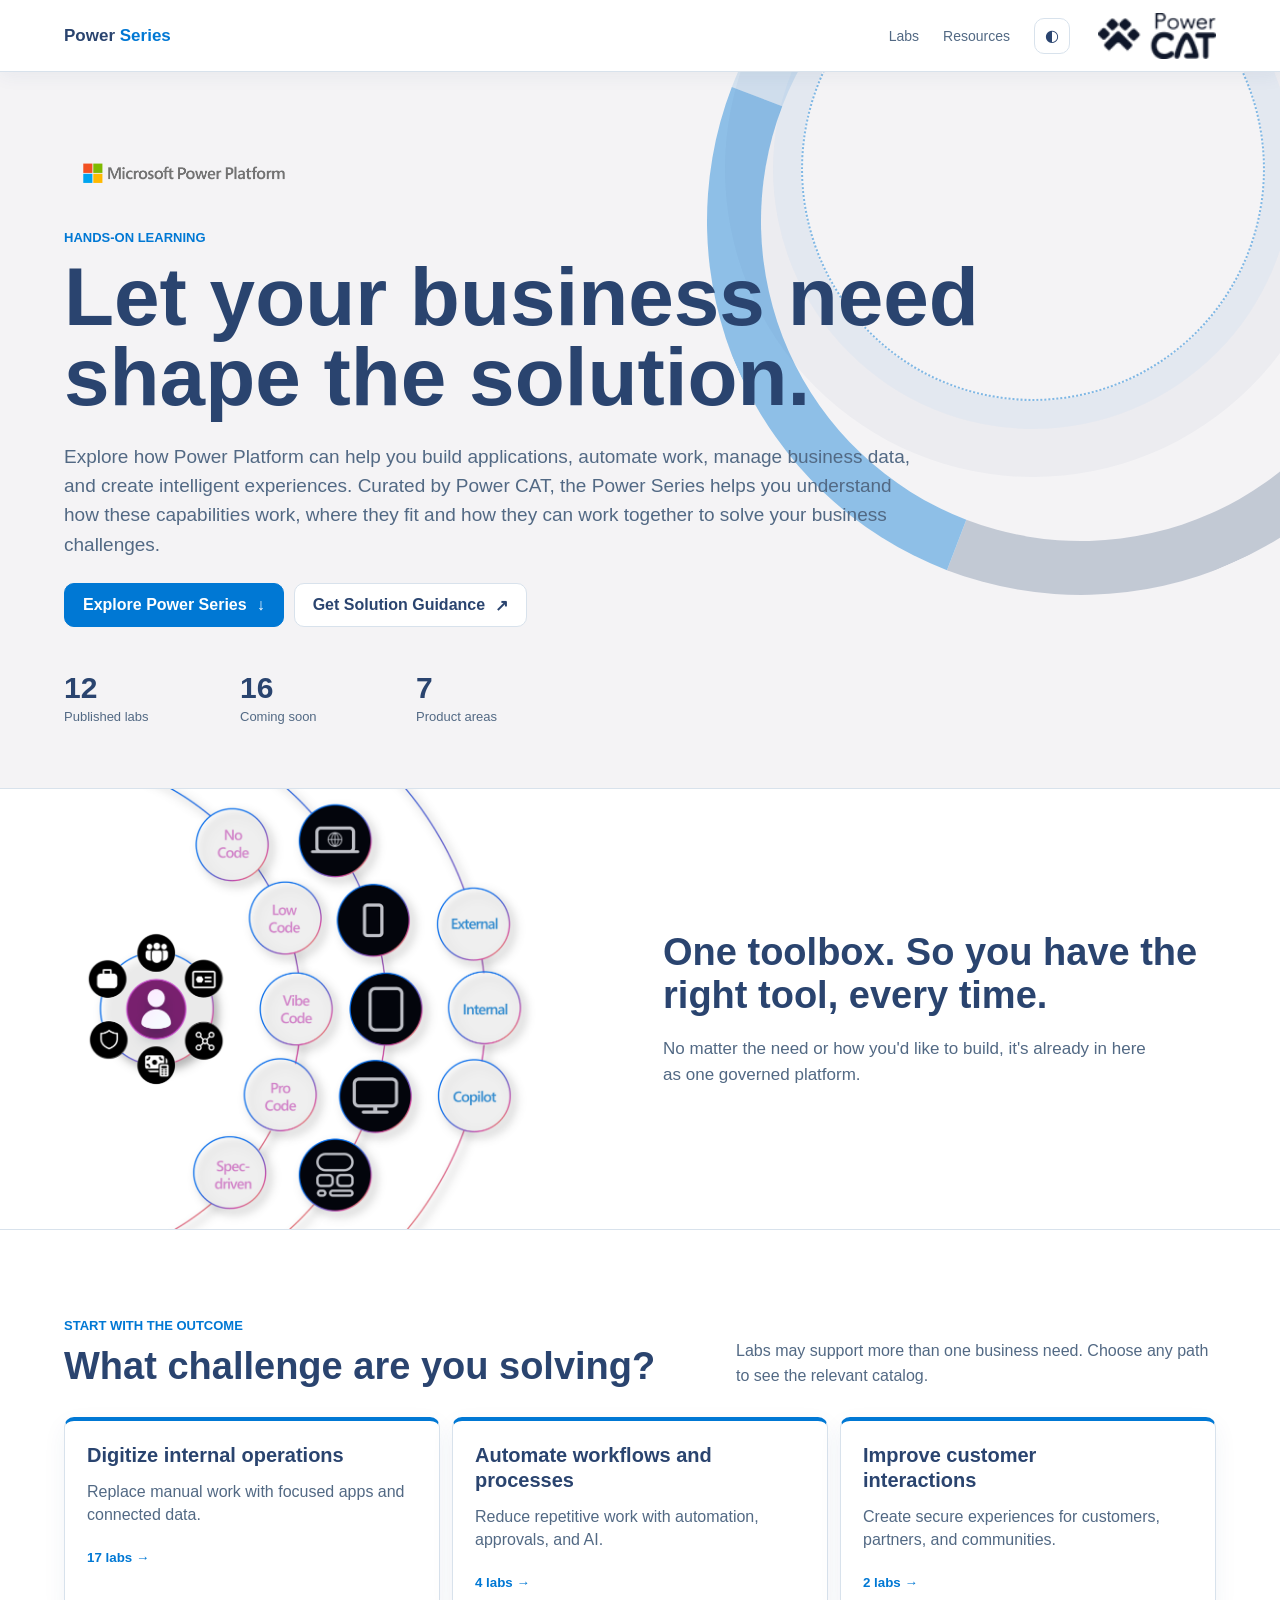
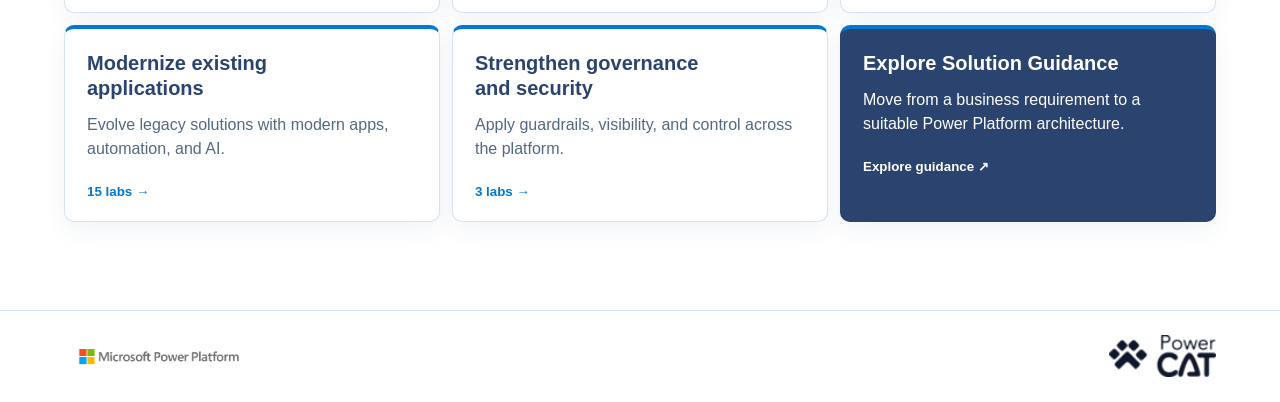
==== index.html @ 57f26e16 "Publish Power Series Labs site" ====
<!doctype html>
<html lang="en">
<head>
  <meta charset="UTF-8">
  <meta name="viewport" content="width=device-width, initial-scale=1.0">
  <meta name="description" content="Business-first Power Platform labs from Power Series.">
  <meta name="robots" content="noindex, nofollow, noarchive">
  <title>Power Series Labs</title>
  <script>
    (() => {
      const param = new URLSearchParams(window.location.search).get("scoutTheme");
      const theme = param || (window.matchMedia("(prefers-color-scheme: dark)").matches ? "dark" : "light");
      document.documentElement.setAttribute("data-theme", theme);
    })();
  </script>
  <link rel="stylesheet" href="styles.css?v=9">
</head>
<body>
  <header class="site-header">
    <a class="brand" href="index.html" aria-label="Power Series home">
      <span class="brand-name">Power <strong>Series</strong></span>
    </a>
    <nav aria-label="Primary navigation">
      <a href="labs.html">Labs</a>
      <a href="https://microsoft.github.io/power-platform-resources/" target="_blank" rel="noopener">Resources</a>
      <button class="theme-button" id="theme-button" type="button" aria-label="Toggle color theme" title="Toggle color theme">◐</button>
    </nav>
    <div class="power-cat-lockup">
      <picture>
        <img class="logo-on-light" src="assets/power-cat-dark.png" alt="Power CAT">
        <img class="logo-on-dark" src="assets/power-cat-light.png" alt="">
      </picture>
    </div>
  </header>

  <main id="top">
    <section class="hero" aria-labelledby="hero-title">
      <picture class="platform-logo">
        <img class="logo-on-light" src="assets/power-platform-dark.png" alt="Microsoft Power Platform">
        <img class="logo-on-dark" src="assets/power-platform-light.png" alt="">
      </picture>
      <p class="eyebrow">Hands-on learning</p>
      <h1 id="hero-title">Let your business need shape the solution.</h1>
      <p class="hero-copy">Explore how Power Platform can help you build applications, automate work, manage business data, and create intelligent experiences. Curated by Power CAT, the Power Series helps you understand how these capabilities work, where they fit and how they can work together to solve your business challenges.</p>
      <div class="hero-actions">
        <a class="primary-action" href="#start-with-outcome">Explore Power Series <span aria-hidden="true">↓</span></a>
        <a class="secondary-action" href="https://jubilant-adventure-pz9w5gq.pages.github.io/#explore-guided-learning-journeys" target="_blank" rel="noopener">Get Solution Guidance <span aria-hidden="true">↗</span></a>
      </div>
      <dl class="stats" aria-label="Catalog summary">
        <div><dt id="published-count">—</dt><dd>Published labs</dd></div>
        <div><dt id="coming-count">—</dt><dd>Coming soon</dd></div>
        <div><dt id="product-count">—</dt><dd>Product areas</dd></div>
      </dl>
    </section>

    <section class="toolbox-story" aria-labelledby="toolbox-story-title">
      <img class="toolbox-visual" src="assets/Leon_imagery_White.png" alt="Building approaches from no code through spec-driven development, connected to internal, external, and Copilot experiences.">
      <div class="toolbox-story-inner">
        <div class="toolbox-story-copy">
          <h2 id="toolbox-story-title">One toolbox. So you have the right tool, every time.</h2>
          <p>No matter the need or how you'd like to build, it's already in here as one governed platform.</p>
        </div>
      </div>
    </section>

    <section class="needs-section" id="needs" aria-labelledby="needs-title">
      <div class="section-heading" id="start-with-outcome">
        <div><p class="eyebrow">Start with the outcome</p><h2 id="needs-title">What challenge are you solving?</h2></div>
        <p>Labs may support more than one business need. Choose any path to see the relevant catalog.</p>
      </div>
      <div class="needs-grid" id="needs-grid"></div>
    </section>

  </main>

  <footer>
    <picture class="footer-platform-logo">
      <img class="logo-on-light" src="assets/power-platform-dark.png" alt="Microsoft Power Platform">
      <img class="logo-on-dark" src="assets/power-platform-light.png" alt="">
    </picture>
    <picture class="footer-power-cat-logo">
      <img class="logo-on-light" src="assets/power-cat-dark.png" alt="Power CAT">
      <img class="logo-on-dark" src="assets/power-cat-light.png" alt="">
    </picture>
  </footer>
  <script src="app.js?v=4" defer></script>
</body>
</html>
---- styles.css ----
:root {
  color-scheme: light;
  --cp-bg: #ffffff;
  --cp-bg-elevated: #f4f3f5;
  --cp-surface: #ffffff;
  --cp-surface-soft: #edf6fc;
  --cp-border: #d8e2ec;
  --cp-border-strong: #8295ad;
  --cp-text: #2a446f;
  --cp-text-muted: #526984;
  --cp-text-soft: #647995;
  --cp-accent: #0078d4;
  --cp-accent-hover: #006cbe;
  --cp-accent-soft: rgba(0, 120, 212, 0.09);
  --cp-dark-blue: #2a446f;
  --cp-dark-blue-soft: rgba(42, 68, 111, 0.09);
  --cp-accent-fg: #ffffff;
  --cp-success: #16a34a;
  --cp-danger: #dc2626;
  --cp-warning: #f59e0b;
  --cp-link: #0078d4;
  --cp-shadow: 0 16px 42px rgba(42, 68, 111, 0.12);
  --cp-overlay: rgba(255, 255, 255, 0.8);
  --cp-panel: rgba(255, 255, 255, 0.86);
  --cp-panel-strong: rgba(255, 255, 255, 0.96);
  --cp-sheen: rgba(255, 255, 255, 0.55);
  --cp-highlight: rgba(0, 120, 212, 0.1);
}
html[data-theme="dark"] {
  color-scheme: dark;
  --cp-bg: #0c1430;
  --cp-bg-elevated: #111b3d;
  --cp-surface: #162245;
  --cp-surface-soft: #1e2c54;
  --cp-border: #2f4069;
  --cp-border-strong: #6175a5;
  --cp-text: #f5f7ff;
  --cp-text-muted: #aebbd7;
  --cp-text-soft: #c9d2e7;
  --cp-accent: #55b7ff;
  --cp-accent-hover: #7ac6ff;
  --cp-accent-soft: rgba(85, 183, 255, 0.14);
  --cp-dark-blue: #d7e6ff;
  --cp-dark-blue-soft: rgba(215, 230, 255, 0.12);
  --cp-accent-fg: #08112b;
  --cp-success: #4ade80;
  --cp-danger: #f87171;
  --cp-warning: #fbbf24;
  --cp-link: #7ac6ff;
  --cp-shadow: 0 18px 48px rgba(0, 0, 0, 0.32);
  --cp-overlay: rgba(12, 20, 48, 0.88);
  --cp-panel: rgba(12, 20, 48, 0.78);
  --cp-panel-strong: rgba(12, 20, 48, 0.96);
  --cp-sheen: rgba(255, 255, 255, 0.04);
  --cp-highlight: rgba(85, 183, 255, 0.12);
}
* { box-sizing: border-box; }
html { scroll-behavior: smooth; }
body { margin: 0; background: var(--cp-bg); color: var(--cp-text); font-family: "Segoe UI", Aptos, Calibri, -apple-system, BlinkMacSystemFont, sans-serif; }
a { color: inherit; }
button, input, select { font: inherit; }
button, select { cursor: pointer; }
.site-header { position: sticky; top: 0; z-index: 10; min-height: 72px; display: grid; grid-template-columns: auto 1fr auto; align-items: center; gap: 28px; padding: 0 5vw; background: var(--cp-panel-strong); border-bottom: 1px solid var(--cp-border); box-shadow: 0 4px 18px rgba(42, 68, 111, 0.06); }
.brand { display: inline-flex; align-items: center; gap: 12px; width: fit-content; text-decoration: none; }
.brand-name { color: var(--cp-text); font-size: 17px; font-weight: 600; }
.brand-name strong { color: var(--cp-accent); font-weight: 750; }
.platform-logo { display: block; width: 240px; height: 58px; margin-bottom: 28px; }
.platform-logo img { display: block; width: 100%; height: 100%; object-fit: contain; object-position: left center; }
nav { justify-self: end; display: flex; align-items: center; gap: 24px; }
nav a { font-size: 14px; text-decoration: none; color: var(--cp-text-muted); }
nav a:hover { color: var(--cp-text); }
.theme-button { width: 36px; height: 36px; border: 1px solid var(--cp-border); border-radius: 0.625rem; background: var(--cp-surface); color: var(--cp-text); }
.power-cat-lockup { justify-self: end; display: block; }
.power-cat-lockup picture { display: block; width: 118px; height: 46px; }
.power-cat-lockup img { display: block; width: 100%; height: 100%; object-fit: contain; object-position: right center; }
.logo-on-dark { display: none !important; }
html[data-theme="dark"] .logo-on-light { display: none !important; }
html[data-theme="dark"] .logo-on-dark { display: block !important; }
main { overflow: hidden; }
.hero { min-height: 520px; padding: 72px max(5vw, calc((100vw - 1180px) / 2)) 64px; background: var(--cp-bg-elevated); border-bottom: 1px solid var(--cp-border); position: relative; isolation: isolate; }
.hero::before { content: ""; position: absolute; z-index: -1; width: 640px; height: 640px; right: -175px; top: -225px; border: 54px solid rgba(0, 120, 212, 0.12); border-left-color: rgba(0, 120, 212, 0.42); border-bottom-color: rgba(42, 68, 111, 0.24); border-radius: 50%; transform: rotate(-24deg); }
.hero::after { content: ""; position: absolute; z-index: -1; width: 460px; height: 460px; right: 15px; top: -135px; pointer-events: none; border: 2px dotted rgba(0, 120, 212, 0.48); border-radius: 50%; box-shadow: 0 0 0 28px rgba(0, 120, 212, 0.04), 0 0 0 76px rgba(42, 68, 111, 0.035); }
.hero > * { position: relative; z-index: 1; }
.eyebrow { margin: 0 0 12px; color: var(--cp-accent); font-size: 13px; font-weight: 700; text-transform: uppercase; letter-spacing: 0; }
h1 { max-width: 930px; margin: 0; font-size: clamp(48px, 6.4vw, 82px); line-height: 0.98; letter-spacing: 0; }
.hero-copy { max-width: 860px; margin: 24px 0; color: var(--cp-text-muted); font-size: 19px; line-height: 1.55; }
.primary-action, .secondary-action { display: inline-flex; align-items: center; justify-content: center; gap: 10px; min-height: 44px; padding: 0 18px; border-radius: 0.625rem; text-decoration: none; font-weight: 650; }
.primary-action { background: var(--cp-accent); color: var(--cp-accent-fg); border: 1px solid var(--cp-accent); }
.primary-action:hover { background: var(--cp-accent-hover); }
.secondary-action { background: var(--cp-surface); color: var(--cp-text); border: 1px solid var(--cp-border); }
.secondary-action:hover { border-color: var(--cp-accent); color: var(--cp-accent); }
.hero-actions { display: flex; flex-wrap: wrap; gap: 10px; }
.stats { display: flex; flex-wrap: wrap; gap: 48px; margin: 44px 0 0; }
.stats div { min-width: 128px; }
.stats dt { font-size: 30px; font-weight: 750; }
.stats dd { margin: 4px 0 0; color: var(--cp-text-muted); font-size: 13px; }
.toolbox-story { position: relative; min-height: 440px; overflow: hidden; background: #ffffff; border-bottom: 1px solid var(--cp-border); }
.toolbox-story-inner { position: relative; z-index: 1; max-width: 1280px; min-height: 440px; margin: auto; padding: 36px 5vw; display: flex; align-items: center; justify-content: flex-end; }
.toolbox-story-copy { width: 48%; max-width: 560px; color: #2a446f; }
.toolbox-story-copy h2 { margin: 0; font-size: 38px; line-height: 1.12; letter-spacing: 0; }
.toolbox-story-copy > p:last-child { max-width: 500px; margin: 20px 0 0; color: #526984; font-size: 17px; line-height: 1.5; }
.toolbox-visual { position: absolute; top: 0; left: 0; width: 62%; height: 100%; object-fit: cover; object-position: 38% center; }
.needs-section, .catalog-section { max-width: 1280px; margin: auto; padding: 88px 5vw; }
.section-heading, .catalog-heading { display: flex; align-items: end; justify-content: space-between; gap: 48px; margin-bottom: 28px; }
.section-heading h2, .catalog-heading h1 { margin: 0; font-size: 38px; line-height: 1.15; letter-spacing: 0; }
.section-heading > p { max-width: 480px; margin: 0; color: var(--cp-text-muted); line-height: 1.6; }
.needs-grid { display: grid; grid-template-columns: repeat(3, 1fr); gap: 12px; }
.need-card { min-height: 190px; padding: 22px; text-align: left; text-decoration: none; background: var(--cp-surface); color: var(--cp-text); border: 1px solid var(--cp-border); border-top: 4px solid var(--cp-accent); border-radius: 0.625rem; box-shadow: 0 8px 24px rgba(42, 68, 111, 0.06); transition: transform 160ms ease, border-color 160ms ease, box-shadow 160ms ease; }
.need-card:hover { transform: translateY(-3px); border-color: var(--cp-accent); box-shadow: var(--cp-shadow); }
.need-card strong { display: block; max-width: 260px; font-size: 20px; line-height: 1.25; }
.need-card span { display: block; margin-top: 12px; color: var(--cp-text-muted); line-height: 1.45; }
.need-card small { display: block; margin-top: 24px; color: var(--cp-accent); font-weight: 700; }
.guidance-card { border-color: #2a446f; border-top-color: #0078d4; background: #2a446f; color: #ffffff; }
.guidance-card span { color: #ffffff; }
.guidance-card small { color: #ffffff; }
.guidance-card:hover { border-color: var(--cp-accent); }
html[data-theme="dark"] .guidance-card { border-color: #55b7ff; border-top-color: #55b7ff; background: #d7e6ff; color: #14294a; }
html[data-theme="dark"] .guidance-card span, html[data-theme="dark"] .guidance-card small { color: #2a446f; }
.catalog-section { max-width: none; background: var(--cp-bg-elevated); border-top: 1px solid var(--cp-border); }
.catalog-section > * { max-width: 1180px; margin-left: auto; margin-right: auto; }
.catalog-page main { min-height: calc(100vh - 164px); background: var(--cp-bg-elevated); }
.catalog-page .catalog-section { padding-top: 72px; }
.result-count { color: var(--cp-text-muted); }
.catalog-tools { display: grid; grid-template-columns: minmax(220px, 1fr) 220px 160px 130px auto auto; align-items: end; gap: 10px; margin-bottom: 18px; }
.catalog-tools label:not(.copilot-filter) { display: grid; gap: 6px; color: var(--cp-text-muted); font-size: 12px; font-weight: 650; }
.search-field { position: relative; }
.search-field > span:first-child { position: absolute; left: 14px; bottom: 11px; color: var(--cp-text-muted); font-size: 20px; }
input[type="search"], select { width: 100%; height: 44px; border: 1px solid var(--cp-border); border-radius: 0.625rem; background: var(--cp-surface); color: var(--cp-text); }
input[type="search"] { padding: 0 14px 0 42px; }
select { padding: 0 12px; }
.copilot-filter { display: inline-flex; align-items: center; gap: 8px; min-height: 44px; padding: 0 12px; white-space: nowrap; border: 1px solid var(--cp-border); border-radius: 0.625rem; background: var(--cp-surface); font-size: 13px; }
.active-path { display: flex; align-items: center; justify-content: space-between; gap: 16px; margin-top: 16px; margin-bottom: 16px; padding: 10px 10px 10px 14px; background: var(--cp-accent-soft); color: var(--cp-text); border-left: 3px solid var(--cp-accent); font-style: italic; }
.clear-path { display: grid; place-items: center; flex: 0 0 32px; width: 32px; height: 32px; padding: 0; border: 0; border-radius: 50%; background: transparent; color: var(--cp-dark-blue); font-size: 24px; line-height: 1; cursor: pointer; }
.clear-path:hover { background: var(--cp-surface); color: var(--cp-accent); }
.clear-path:focus-visible { outline: 2px solid var(--cp-accent); outline-offset: 2px; }
.lab-grid { display: grid; grid-template-columns: repeat(3, 1fr); gap: 16px; }
.lab-card { min-height: 250px; display: flex; flex-direction: column; padding: 18px; background: var(--cp-surface); border: 1px solid var(--cp-border); border-radius: 0.625rem; box-shadow: 0 0 2px var(--cp-shadow); }
.lab-meta, .tags { display: flex; flex-wrap: wrap; gap: 5px; }
.pill { display: inline-flex; align-items: center; min-height: 22px; padding: 2px 7px; border-radius: 0.625rem; background: var(--cp-surface-soft); color: var(--cp-text-muted); font-size: 10px; font-weight: 650; }
.pill-accent { background: var(--cp-accent-soft); color: var(--cp-accent); }
.lab-card h3 { margin: 14px 0 8px; font-size: 17px; line-height: 1.3; letter-spacing: 0; }
.lab-card p { flex: 1; margin: 0 0 14px; color: var(--cp-text-muted); font-size: 14px; line-height: 1.48; }
.tags { margin-bottom: 14px; }
.lab-footer { display: flex; align-items: center; justify-content: space-between; gap: 12px; padding-top: 12px; border-top: 1px solid var(--cp-border); }
.lab-link { color: var(--cp-link); font-size: 13px; font-weight: 650; text-decoration: none; }
.lab-link:hover { text-decoration: underline; }
.coming-soon { color: var(--cp-text-muted); font-size: 12px; font-weight: 650; }
.empty-state { padding: 64px 24px; text-align: center; border: 1px dashed var(--cp-border-strong); color: var(--cp-text-muted); }
.empty-state h3 { color: var(--cp-text); }
footer { min-height: 92px; display: flex; justify-content: space-between; align-items: center; padding: 0 5vw; border-top: 1px solid var(--cp-border); background: var(--cp-bg); }
.footer-platform-logo { display: block; width: 190px; height: 46px; }
.footer-power-cat-logo { display: block; width: 108px; height: 42px; }
.footer-platform-logo img, .footer-power-cat-logo img { width: 100%; height: 100%; object-fit: contain; }
.footer-platform-logo img { object-position: left center; }
.footer-power-cat-logo img { object-position: right center; }
.sr-only { position: absolute; width: 1px; height: 1px; padding: 0; margin: -1px; overflow: hidden; clip: rect(0, 0, 0, 0); white-space: nowrap; border: 0; }
@media (max-width: 980px) { .toolbox-story-copy { width: 43%; max-width: 420px; } .toolbox-story-copy h2 { font-size: 40px; } .needs-grid, .lab-grid { grid-template-columns: repeat(2, 1fr); } .catalog-tools { grid-template-columns: 1fr 1fr; } .search-field { grid-column: 1 / -1; } }
@media (max-width: 640px) { .site-header { grid-template-columns: 1fr auto; } nav a, .power-cat-lockup { display: none; } .hero { min-height: auto; padding-top: 64px; padding-bottom: 64px; } .platform-logo { width: 220px; height: 53px; } .hero::before { width: 360px; height: 360px; right: -250px; top: -145px; border-width: 32px; } .hero::after { display: none; } h1 { font-size: 48px; } .hero-actions { align-items: stretch; flex-direction: column; } .toolbox-story { min-height: 780px; } .toolbox-story-inner { min-height: auto; padding-top: 56px; padding-bottom: 440px; align-items: flex-start; justify-content: flex-start; } .toolbox-story-copy { width: 100%; } .toolbox-story-copy h2 { font-size: 34px; } .toolbox-story-copy > p:last-child { font-size: 17px; } .toolbox-visual { top: 300px; left: 0; width: 100%; height: 480px; object-fit: cover; object-position: 35% center; } .section-heading, .catalog-heading { align-items: start; flex-direction: column; gap: 12px; } .needs-grid, .lab-grid, .catalog-tools { grid-template-columns: 1fr; } .search-field { grid-column: auto; } .stats { gap: 24px; } footer { align-items: start; flex-direction: column; justify-content: center; gap: 4px; } }
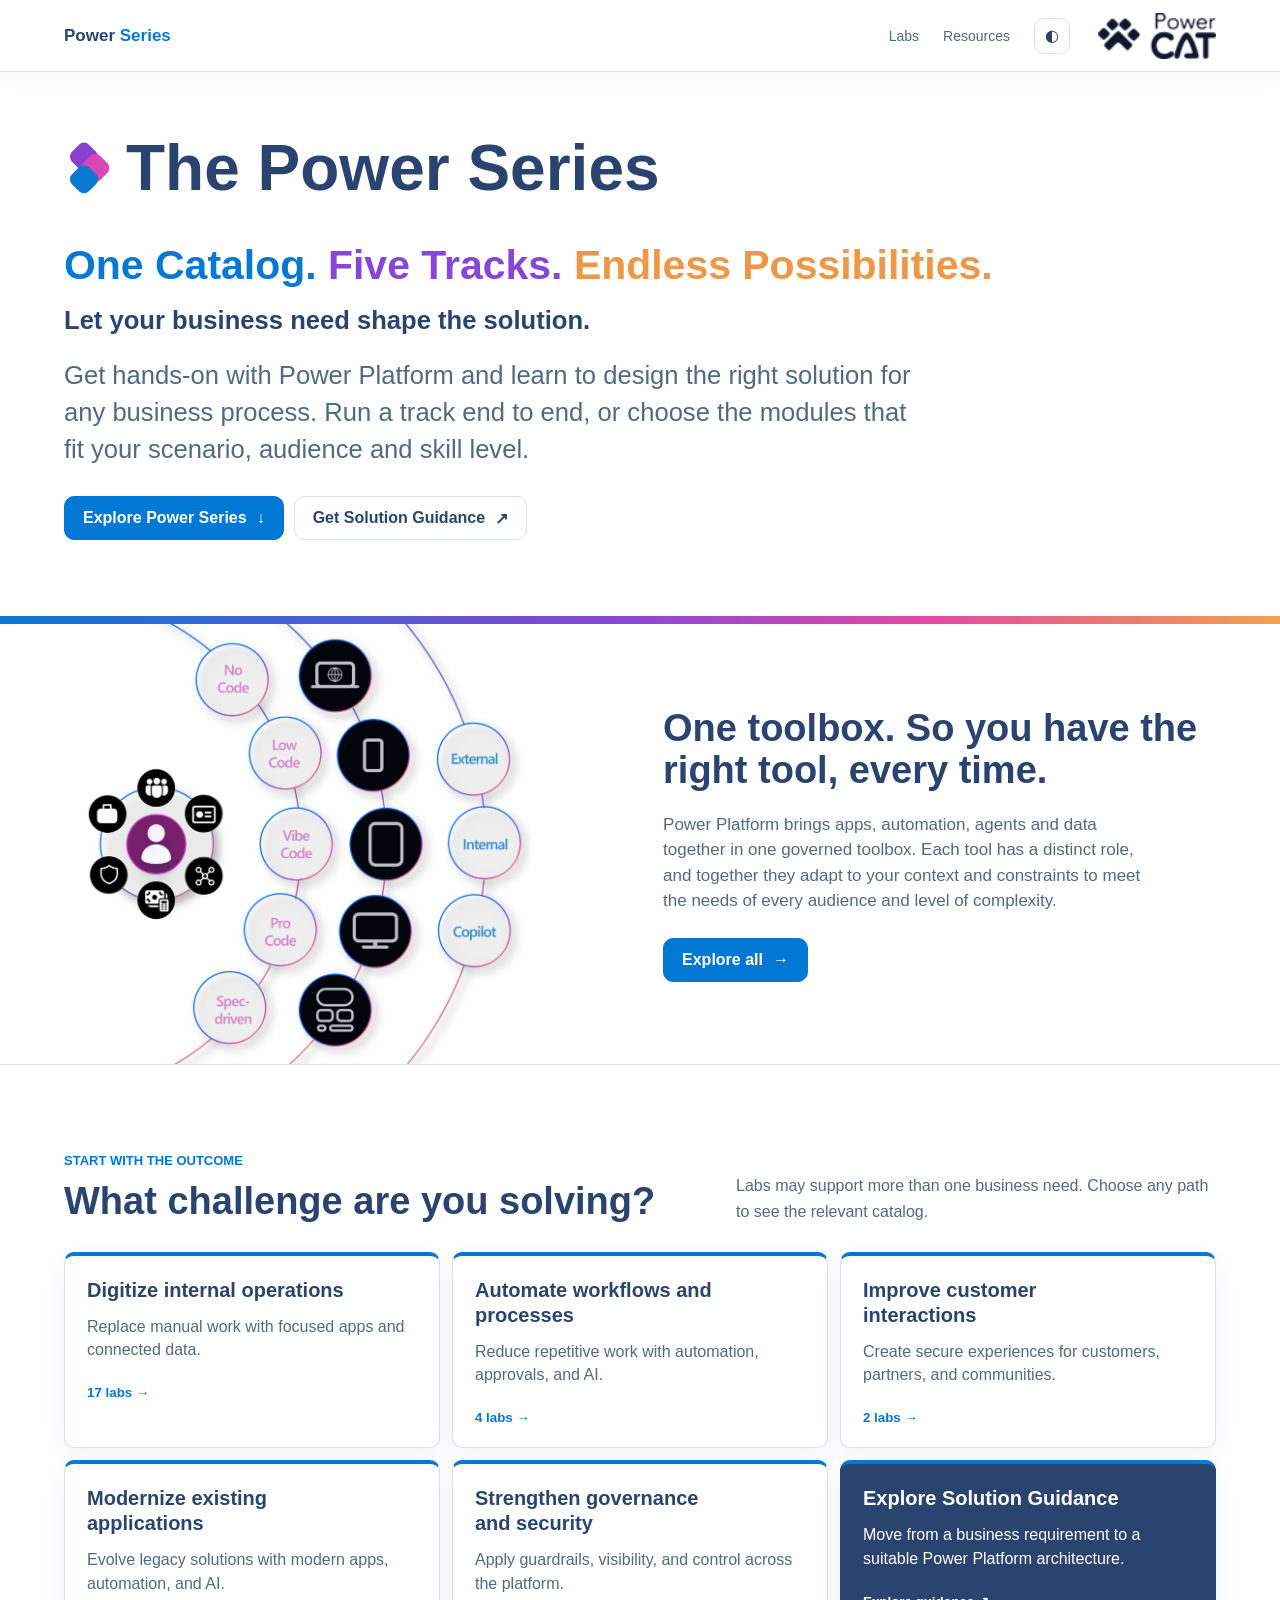
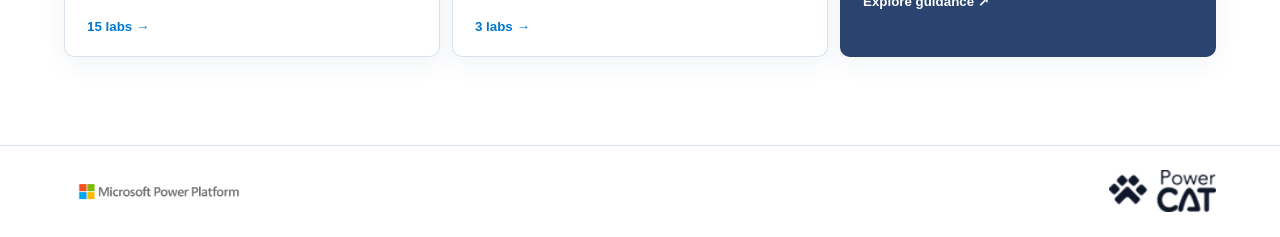
==== commit 98f6be80: "Update Power Series homepage design" ====
--- a/index.html
+++ b/index.html
@@ -13,7 +13,7 @@
       document.documentElement.setAttribute("data-theme", theme);
     })();
   </script>
-  <link rel="stylesheet" href="styles.css?v=9">
+  <link rel="stylesheet" href="styles.css?v=12">
 </head>
 <body>
   <header class="site-header">
@@ -35,30 +35,24 @@
 
   <main id="top">
     <section class="hero" aria-labelledby="hero-title">
-      <picture class="platform-logo">
-        <img class="logo-on-light" src="assets/power-platform-dark.png" alt="Microsoft Power Platform">
-        <img class="logo-on-dark" src="assets/power-platform-light.png" alt="">
-      </picture>
-      <p class="eyebrow">Hands-on learning</p>
-      <h1 id="hero-title">Let your business need shape the solution.</h1>
-      <p class="hero-copy">Explore how Power Platform can help you build applications, automate work, manage business data, and create intelligent experiences. Curated by Power CAT, the Power Series helps you understand how these capabilities work, where they fit and how they can work together to solve your business challenges.</p>
+      <h1 id="hero-title"><span class="series-mark" aria-hidden="true"><i></i><i></i><i></i></span>The Power Series</h1>
+      <p class="catalog-line"><span>One Catalog.</span> <span>Five Tracks.</span> <span>Endless Possibilities.</span></p>
+      <h2>Let your business need shape the solution.</h2>
+      <p class="hero-copy">Get hands-on with Power Platform and learn to design the right solution for any business process. Run a track end to end, or choose the modules that fit your scenario, audience and skill level.</p>
       <div class="hero-actions">
         <a class="primary-action" href="#start-with-outcome">Explore Power Series <span aria-hidden="true">↓</span></a>
         <a class="secondary-action" href="https://jubilant-adventure-pz9w5gq.pages.github.io/#explore-guided-learning-journeys" target="_blank" rel="noopener">Get Solution Guidance <span aria-hidden="true">↗</span></a>
       </div>
-      <dl class="stats" aria-label="Catalog summary">
-        <div><dt id="published-count">—</dt><dd>Published labs</dd></div>
-        <div><dt id="coming-count">—</dt><dd>Coming soon</dd></div>
-        <div><dt id="product-count">—</dt><dd>Product areas</dd></div>
-      </dl>
     </section>
 
     <section class="toolbox-story" aria-labelledby="toolbox-story-title">
-      <img class="toolbox-visual" src="assets/Leon_imagery_White.png" alt="Building approaches from no code through spec-driven development, connected to internal, external, and Copilot experiences.">
+      <img class="toolbox-visual logo-on-light" src="assets/Leon_imagery_White.png" alt="Building approaches from no code through spec-driven development, connected to internal, external, and Copilot experiences.">
+      <img class="toolbox-visual logo-on-dark" src="assets/Leon_imagery_Dark.png" alt="">
       <div class="toolbox-story-inner">
         <div class="toolbox-story-copy">
           <h2 id="toolbox-story-title">One toolbox. So you have the right tool, every time.</h2>
-          <p>No matter the need or how you'd like to build, it's already in here as one governed platform.</p>
+          <p>Power Platform brings apps, automation, agents and data together in one governed toolbox. Each tool has a distinct role, and together they adapt to your context and constraints to meet the needs of every audience and level of complexity.</p>
+          <a class="primary-action toolbox-action" href="labs.html">Explore all <span aria-hidden="true">→</span></a>
         </div>
       </div>
     </section>
--- a/styles.css
+++ b/styles.css
@@ -77,29 +77,41 @@
 html[data-theme="dark"] .logo-on-light { display: none !important; }
 html[data-theme="dark"] .logo-on-dark { display: block !important; }
 main { overflow: hidden; }
-.hero { min-height: 520px; padding: 72px max(5vw, calc((100vw - 1180px) / 2)) 64px; background: var(--cp-bg-elevated); border-bottom: 1px solid var(--cp-border); position: relative; isolation: isolate; }
-.hero::before { content: ""; position: absolute; z-index: -1; width: 640px; height: 640px; right: -175px; top: -225px; border: 54px solid rgba(0, 120, 212, 0.12); border-left-color: rgba(0, 120, 212, 0.42); border-bottom-color: rgba(42, 68, 111, 0.24); border-radius: 50%; transform: rotate(-24deg); }
-.hero::after { content: ""; position: absolute; z-index: -1; width: 460px; height: 460px; right: 15px; top: -135px; pointer-events: none; border: 2px dotted rgba(0, 120, 212, 0.48); border-radius: 50%; box-shadow: 0 0 0 28px rgba(0, 120, 212, 0.04), 0 0 0 76px rgba(42, 68, 111, 0.035); }
-.hero > * { position: relative; z-index: 1; }
+.hero { min-height: 520px; padding: 64px max(5vw, calc((100vw - 1220px) / 2)) 76px; background: var(--cp-bg); border-bottom: 8px solid transparent; border-image: linear-gradient(90deg, #0878d1, #8746d8 48%, #e248a5 72%, #f3a14b) 1; }
+.hero h1 { display: flex; align-items: center; gap: 22px; max-width: none; color: var(--cp-text); font-size: clamp(46px, 5vw, 68px); line-height: 1; font-weight: 700; }
+.series-mark { position: relative; flex: 0 0 40px; width: 40px; height: 40px; transform: rotate(45deg); }
+.series-mark i { position: absolute; width: 24px; height: 24px; border-radius: 7px; }
+.series-mark i:nth-child(1) { top: 0; left: 0; background: #8a3fd1; }
+.series-mark i:nth-child(2) { top: 0; right: 0; background: #d648b3; }
+.series-mark i:nth-child(3) { right: 0; bottom: 0; background: #0878d1; }
+.catalog-line { margin: 42px 0 16px; font-size: clamp(28px, 3.2vw, 42px); line-height: 1.15; font-weight: 600; }
+.catalog-line span:nth-child(1) { color: #0878d1; }
+.catalog-line span:nth-child(2) { color: #8746d8; }
+.catalog-line span:nth-child(3) { color: #ed9846; }
+.hero h2 { margin: 0; color: var(--cp-text); font-size: clamp(22px, 2vw, 30px); line-height: 1.25; }
 .eyebrow { margin: 0 0 12px; color: var(--cp-accent); font-size: 13px; font-weight: 700; text-transform: uppercase; letter-spacing: 0; }
 h1 { max-width: 930px; margin: 0; font-size: clamp(48px, 6.4vw, 82px); line-height: 0.98; letter-spacing: 0; }
-.hero-copy { max-width: 860px; margin: 24px 0; color: var(--cp-text-muted); font-size: 19px; line-height: 1.55; }
+.hero-copy { max-width: 860px; margin: 20px 0 0; color: var(--cp-text-muted); font-size: clamp(20px, 2vw, 28px); line-height: 1.45; }
 .primary-action, .secondary-action { display: inline-flex; align-items: center; justify-content: center; gap: 10px; min-height: 44px; padding: 0 18px; border-radius: 0.625rem; text-decoration: none; font-weight: 650; }
 .primary-action { background: var(--cp-accent); color: var(--cp-accent-fg); border: 1px solid var(--cp-accent); }
 .primary-action:hover { background: var(--cp-accent-hover); }
 .secondary-action { background: var(--cp-surface); color: var(--cp-text); border: 1px solid var(--cp-border); }
 .secondary-action:hover { border-color: var(--cp-accent); color: var(--cp-accent); }
-.hero-actions { display: flex; flex-wrap: wrap; gap: 10px; }
+.hero-actions { display: flex; flex-wrap: wrap; gap: 10px; margin-top: 28px; }
 .stats { display: flex; flex-wrap: wrap; gap: 48px; margin: 44px 0 0; }
 .stats div { min-width: 128px; }
 .stats dt { font-size: 30px; font-weight: 750; }
 .stats dd { margin: 4px 0 0; color: var(--cp-text-muted); font-size: 13px; }
-.toolbox-story { position: relative; min-height: 440px; overflow: hidden; background: #ffffff; border-bottom: 1px solid var(--cp-border); }
+.toolbox-story { position: relative; width: 100%; max-width: 1280px; min-height: 440px; margin: auto; overflow: hidden; background: #ffffff; border-bottom: 1px solid var(--cp-border); }
 .toolbox-story-inner { position: relative; z-index: 1; max-width: 1280px; min-height: 440px; margin: auto; padding: 36px 5vw; display: flex; align-items: center; justify-content: flex-end; }
 .toolbox-story-copy { width: 48%; max-width: 560px; color: #2a446f; }
 .toolbox-story-copy h2 { margin: 0; font-size: 38px; line-height: 1.12; letter-spacing: 0; }
-.toolbox-story-copy > p:last-child { max-width: 500px; margin: 20px 0 0; color: #526984; font-size: 17px; line-height: 1.5; }
+.toolbox-story-copy > p { max-width: 500px; margin: 20px 0 0; color: #526984; font-size: 17px; line-height: 1.5; }
+.toolbox-action { margin-top: 24px; }
 .toolbox-visual { position: absolute; top: 0; left: 0; width: 62%; height: 100%; object-fit: cover; object-position: 38% center; }
+html[data-theme="dark"] .toolbox-story { background: #0c1430; }
+html[data-theme="dark"] .toolbox-story-copy { color: #f5f7ff; }
+html[data-theme="dark"] .toolbox-story-copy > p { color: #aebbd7; }
 .needs-section, .catalog-section { max-width: 1280px; margin: auto; padding: 88px 5vw; }
 .section-heading, .catalog-heading { display: flex; align-items: end; justify-content: space-between; gap: 48px; margin-bottom: 28px; }
 .section-heading h2, .catalog-heading h1 { margin: 0; font-size: 38px; line-height: 1.15; letter-spacing: 0; }
@@ -155,4 +167,4 @@
 .footer-power-cat-logo img { object-position: right center; }
 .sr-only { position: absolute; width: 1px; height: 1px; padding: 0; margin: -1px; overflow: hidden; clip: rect(0, 0, 0, 0); white-space: nowrap; border: 0; }
 @media (max-width: 980px) { .toolbox-story-copy { width: 43%; max-width: 420px; } .toolbox-story-copy h2 { font-size: 40px; } .needs-grid, .lab-grid { grid-template-columns: repeat(2, 1fr); } .catalog-tools { grid-template-columns: 1fr 1fr; } .search-field { grid-column: 1 / -1; } }
-@media (max-width: 640px) { .site-header { grid-template-columns: 1fr auto; } nav a, .power-cat-lockup { display: none; } .hero { min-height: auto; padding-top: 64px; padding-bottom: 64px; } .platform-logo { width: 220px; height: 53px; } .hero::before { width: 360px; height: 360px; right: -250px; top: -145px; border-width: 32px; } .hero::after { display: none; } h1 { font-size: 48px; } .hero-actions { align-items: stretch; flex-direction: column; } .toolbox-story { min-height: 780px; } .toolbox-story-inner { min-height: auto; padding-top: 56px; padding-bottom: 440px; align-items: flex-start; justify-content: flex-start; } .toolbox-story-copy { width: 100%; } .toolbox-story-copy h2 { font-size: 34px; } .toolbox-story-copy > p:last-child { font-size: 17px; } .toolbox-visual { top: 300px; left: 0; width: 100%; height: 480px; object-fit: cover; object-position: 35% center; } .section-heading, .catalog-heading { align-items: start; flex-direction: column; gap: 12px; } .needs-grid, .lab-grid, .catalog-tools { grid-template-columns: 1fr; } .search-field { grid-column: auto; } .stats { gap: 24px; } footer { align-items: start; flex-direction: column; justify-content: center; gap: 4px; } }
+@media (max-width: 640px) { .site-header { grid-template-columns: 1fr auto; } nav a, .power-cat-lockup { display: none; } .hero { min-height: 430px; padding-top: 56px; padding-bottom: 64px; } .hero h1 { gap: 14px; font-size: 42px; } .series-mark { flex-basis: 32px; width: 32px; height: 32px; } .series-mark i { width: 19px; height: 19px; border-radius: 5px; } .catalog-line { margin-top: 38px; } .toolbox-story { min-height: 780px; } .toolbox-story-inner { min-height: auto; padding-top: 56px; padding-bottom: 440px; align-items: flex-start; justify-content: flex-start; } .toolbox-story-copy { width: 100%; } .toolbox-story-copy h2 { font-size: 34px; } .toolbox-story-copy > p { font-size: 17px; } .toolbox-visual { top: 300px; left: 0; width: 100%; height: 480px; object-fit: cover; object-position: 35% center; } .section-heading, .catalog-heading { align-items: start; flex-direction: column; gap: 12px; } .needs-grid, .lab-grid, .catalog-tools { grid-template-columns: 1fr; } .search-field { grid-column: auto; } .stats { gap: 24px; } footer { align-items: start; flex-direction: column; justify-content: center; gap: 4px; } }
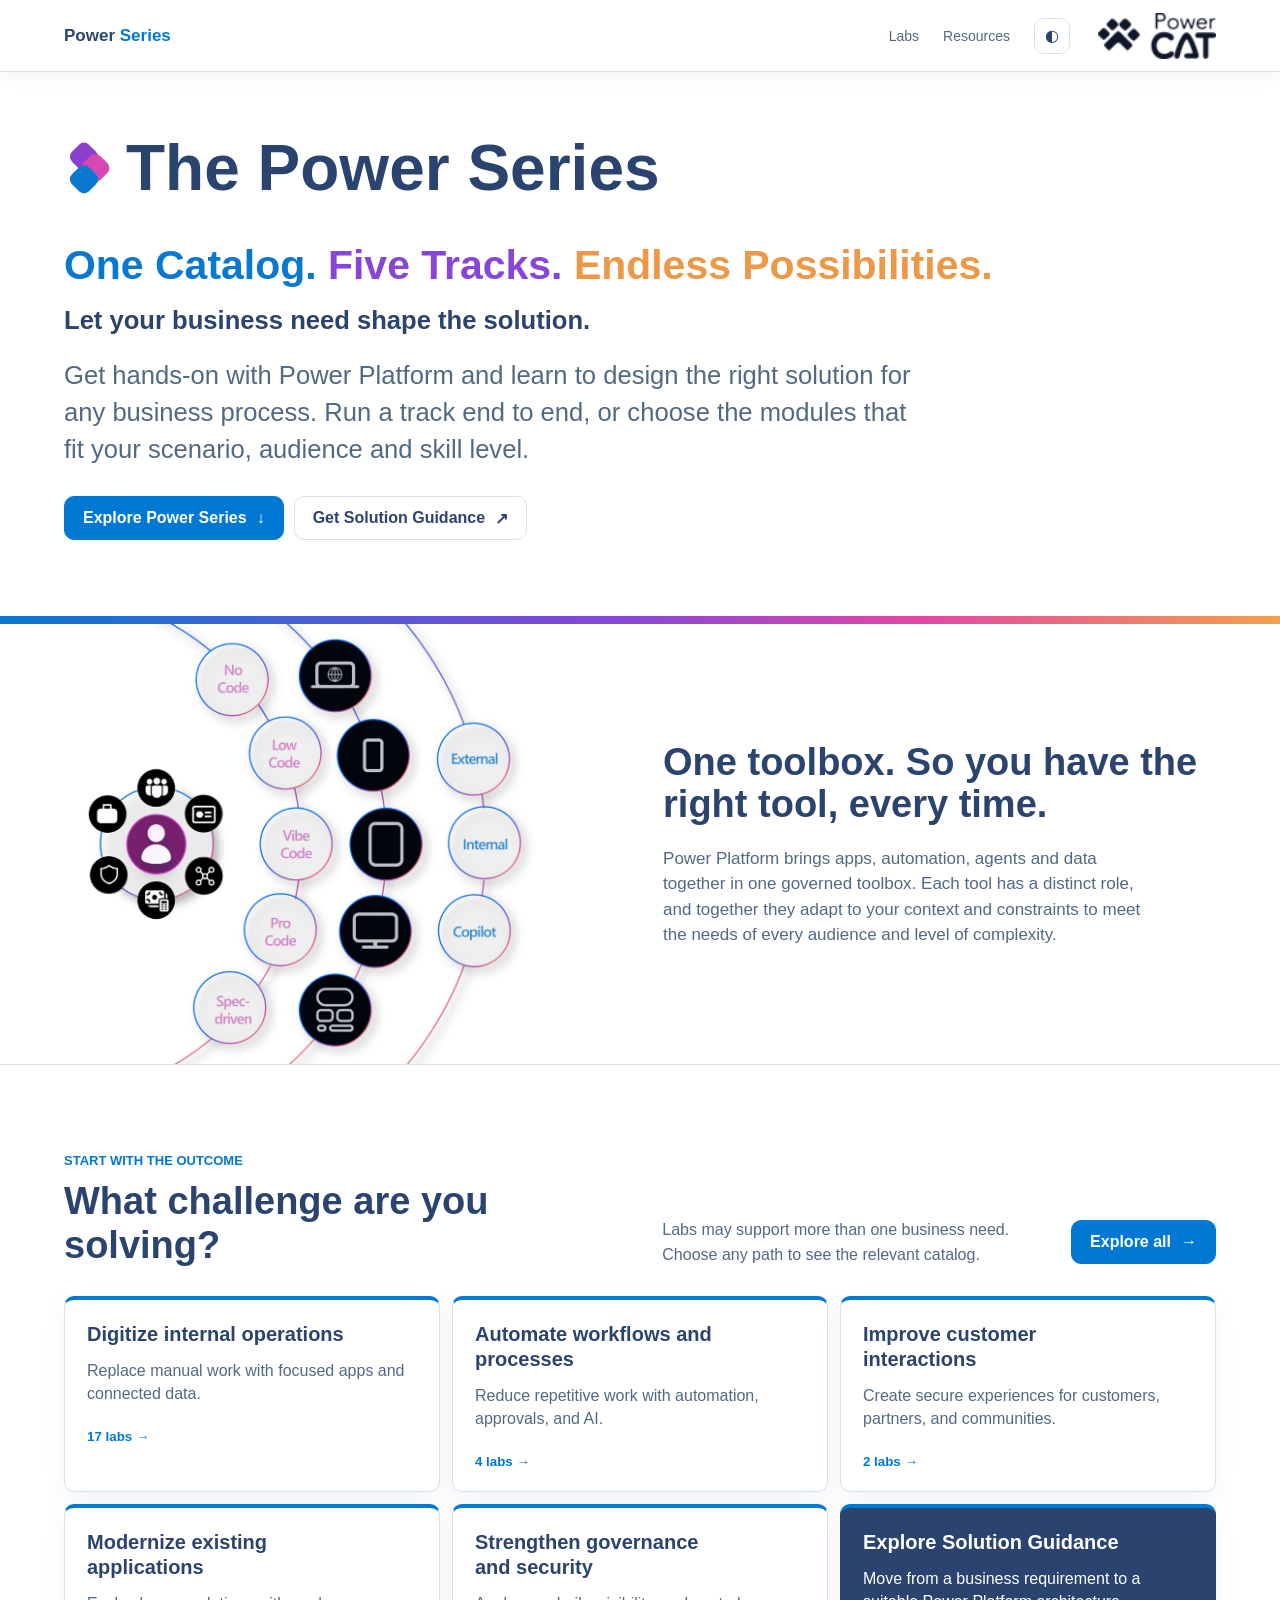
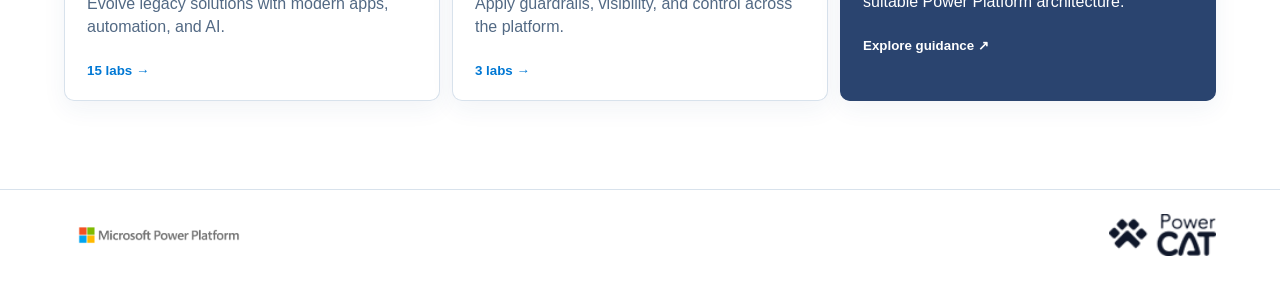
==== commit cd080421: "Move catalog CTA to challenge section" ====
--- a/index.html
+++ b/index.html
@@ -52,7 +52,6 @@
         <div class="toolbox-story-copy">
           <h2 id="toolbox-story-title">One toolbox. So you have the right tool, every time.</h2>
           <p>Power Platform brings apps, automation, agents and data together in one governed toolbox. Each tool has a distinct role, and together they adapt to your context and constraints to meet the needs of every audience and level of complexity.</p>
-          <a class="primary-action toolbox-action" href="labs.html">Explore all <span aria-hidden="true">→</span></a>
         </div>
       </div>
     </section>
@@ -60,7 +59,10 @@
     <section class="needs-section" id="needs" aria-labelledby="needs-title">
       <div class="section-heading" id="start-with-outcome">
         <div><p class="eyebrow">Start with the outcome</p><h2 id="needs-title">What challenge are you solving?</h2></div>
-        <p>Labs may support more than one business need. Choose any path to see the relevant catalog.</p>
+        <div class="section-heading-copy">
+          <p>Labs may support more than one business need. Choose any path to see the relevant catalog.</p>
+          <a class="primary-action" href="labs.html">Explore all <span aria-hidden="true">→</span></a>
+        </div>
       </div>
       <div class="needs-grid" id="needs-grid"></div>
     </section>
--- a/styles.css
+++ b/styles.css
@@ -107,7 +107,6 @@
 .toolbox-story-copy { width: 48%; max-width: 560px; color: #2a446f; }
 .toolbox-story-copy h2 { margin: 0; font-size: 38px; line-height: 1.12; letter-spacing: 0; }
 .toolbox-story-copy > p { max-width: 500px; margin: 20px 0 0; color: #526984; font-size: 17px; line-height: 1.5; }
-.toolbox-action { margin-top: 24px; }
 .toolbox-visual { position: absolute; top: 0; left: 0; width: 62%; height: 100%; object-fit: cover; object-position: 38% center; }
 html[data-theme="dark"] .toolbox-story { background: #0c1430; }
 html[data-theme="dark"] .toolbox-story-copy { color: #f5f7ff; }
@@ -115,7 +114,9 @@
 .needs-section, .catalog-section { max-width: 1280px; margin: auto; padding: 88px 5vw; }
 .section-heading, .catalog-heading { display: flex; align-items: end; justify-content: space-between; gap: 48px; margin-bottom: 28px; }
 .section-heading h2, .catalog-heading h1 { margin: 0; font-size: 38px; line-height: 1.15; letter-spacing: 0; }
-.section-heading > p { max-width: 480px; margin: 0; color: var(--cp-text-muted); line-height: 1.6; }
+.section-heading-copy { display: flex; align-items: center; gap: 20px; max-width: 620px; }
+.section-heading-copy p { max-width: 430px; margin: 0; color: var(--cp-text-muted); line-height: 1.6; }
+.section-heading-copy .primary-action { flex: 0 0 auto; }
 .needs-grid { display: grid; grid-template-columns: repeat(3, 1fr); gap: 12px; }
 .need-card { min-height: 190px; padding: 22px; text-align: left; text-decoration: none; background: var(--cp-surface); color: var(--cp-text); border: 1px solid var(--cp-border); border-top: 4px solid var(--cp-accent); border-radius: 0.625rem; box-shadow: 0 8px 24px rgba(42, 68, 111, 0.06); transition: transform 160ms ease, border-color 160ms ease, box-shadow 160ms ease; }
 .need-card:hover { transform: translateY(-3px); border-color: var(--cp-accent); box-shadow: var(--cp-shadow); }
